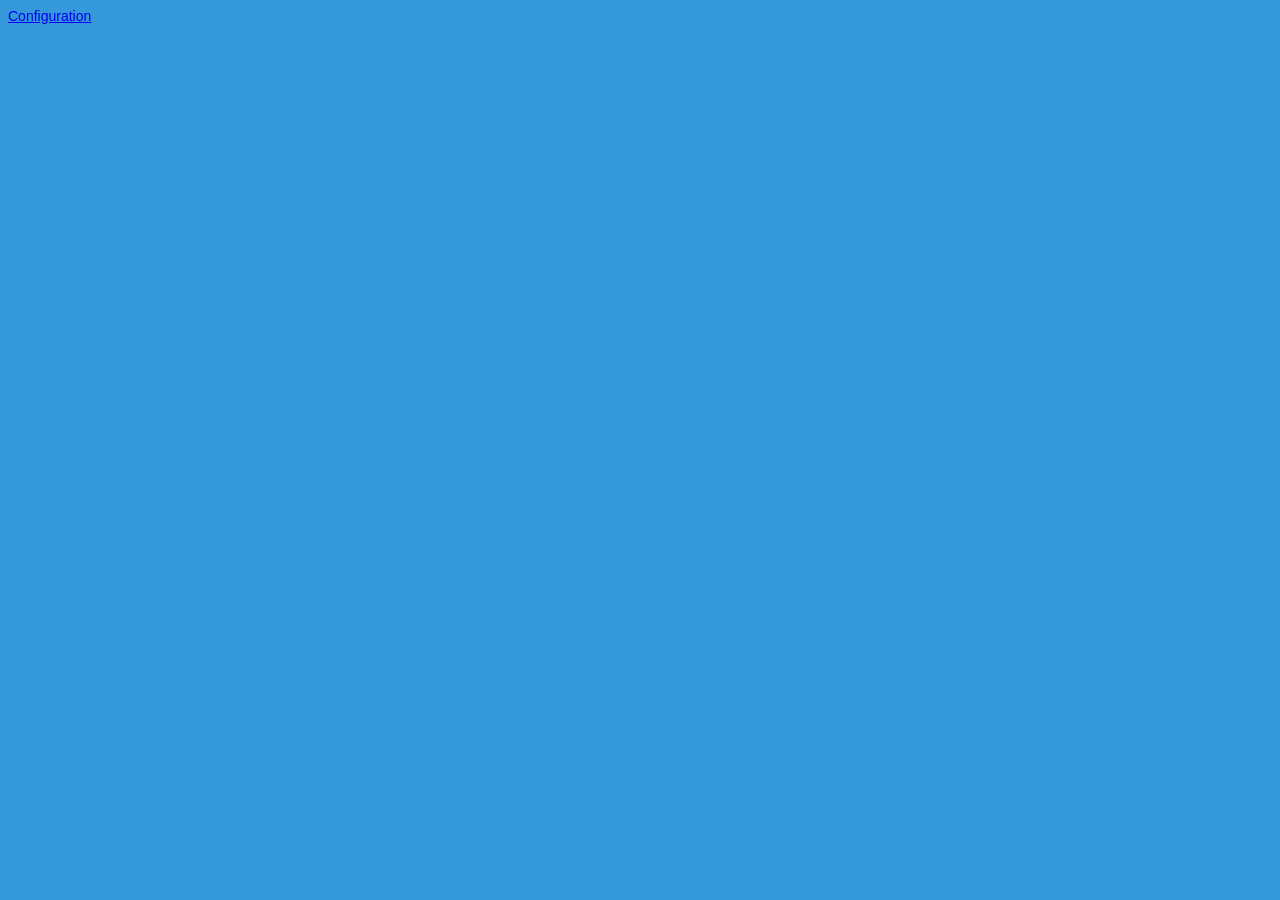
==== software/lib/StirrerWebserver/src/index.html @ 1a2576b9 "working webserver" ====
<html>
    <head>
        <script src='https://ajax.googleapis.com/ajax/libs/jquery/3.2.1/jquery.min.js'></script>
        <link rel="stylesheet" href="style.css">
    </head>
    <body>
        <a href="/config.html">Configuration</a>
    </body>
</html>
---- software/lib/StirrerWebserver/src/style.css ----
#file-input,
input {
	width: 100%;
	height: 44px;
	border-radius: 4px;
	margin: 10px auto;
	font-size: 15px
}

input {
	background: #f1f1f1;
	border: 0;
	padding: 0 15px
}

body {
	background: #3498db;
	font-family: sans-serif;
	font-size: 14px;
	color: #777
}

#file-input {
	padding: 0;
	border: 1px solid #ddd;
	line-height: 44px;
	text-align: left;
	display: block;
	cursor: pointer
}

#bar,
#prgbar {
	background-color: #f1f1f1;
	border-radius: 10px
}

#bar {
	background-color: #3498db;
	width: 0%;
	height: 10px
}

form {
	background: #fff;
	max-width: 258px;
	margin: 75px auto;
	padding: 30px;
	border-radius: 5px;
	text-align: center
}

input:valid:not(.btn) {
  background-color: palegreen;
}

input:invalid:not(.btn) {
  background-color: lightpink;
}

.btn {
	background: #3498db;
	color: #fff;
	cursor: pointer
}
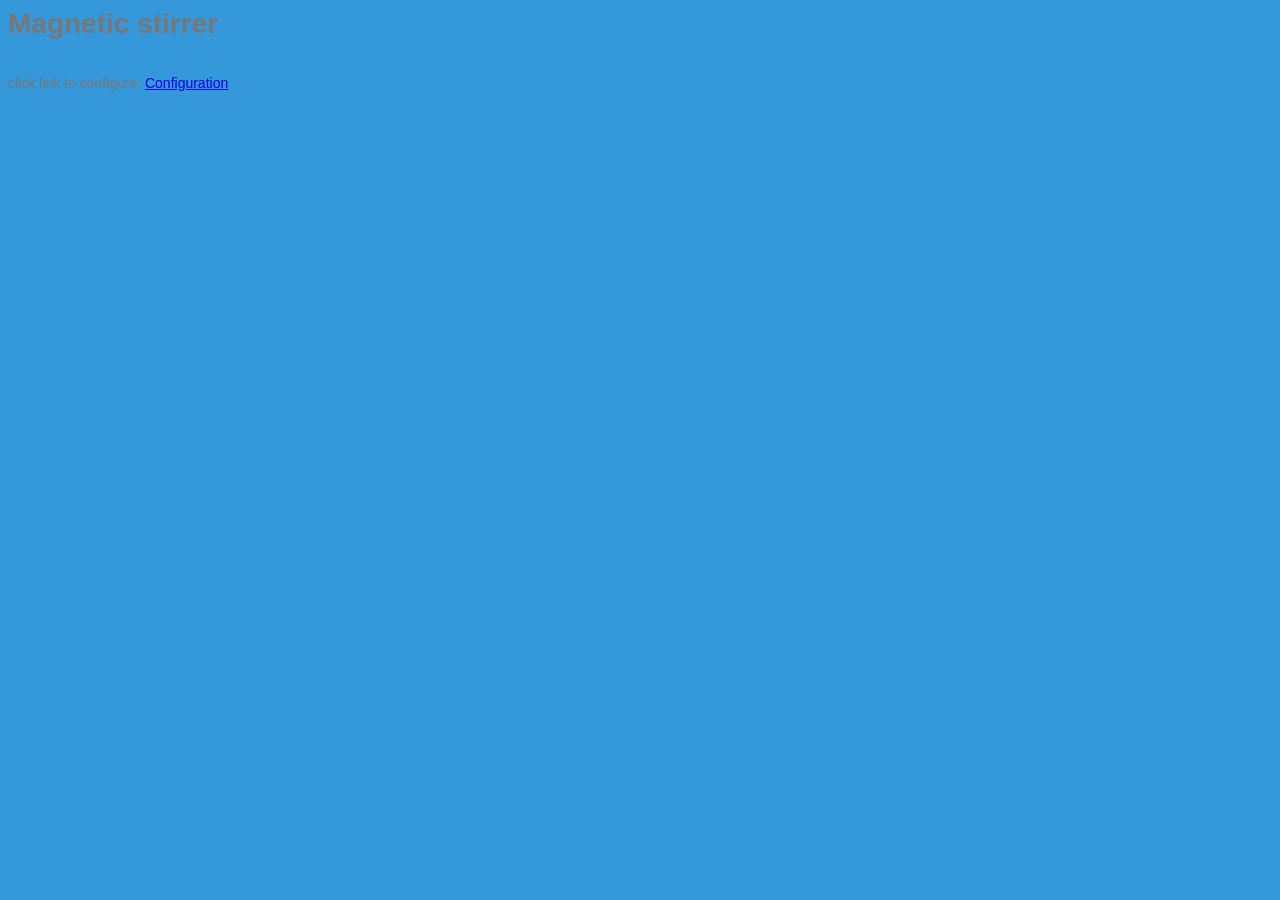
==== commit abbd1881: "working display" ====
--- a/software/lib/StirrerWebserver/src/index.html
+++ b/software/lib/StirrerWebserver/src/index.html
@@ -4,6 +4,7 @@
         <link rel="stylesheet" href="style.css">
     </head>
     <body>
-        <a href="/config.html">Configuration</a>
+        <h1>Magnetic stirrer</h1><br>
+        click link to configure: <a href="/config.html">Configuration</a>
     </body>
 </html>
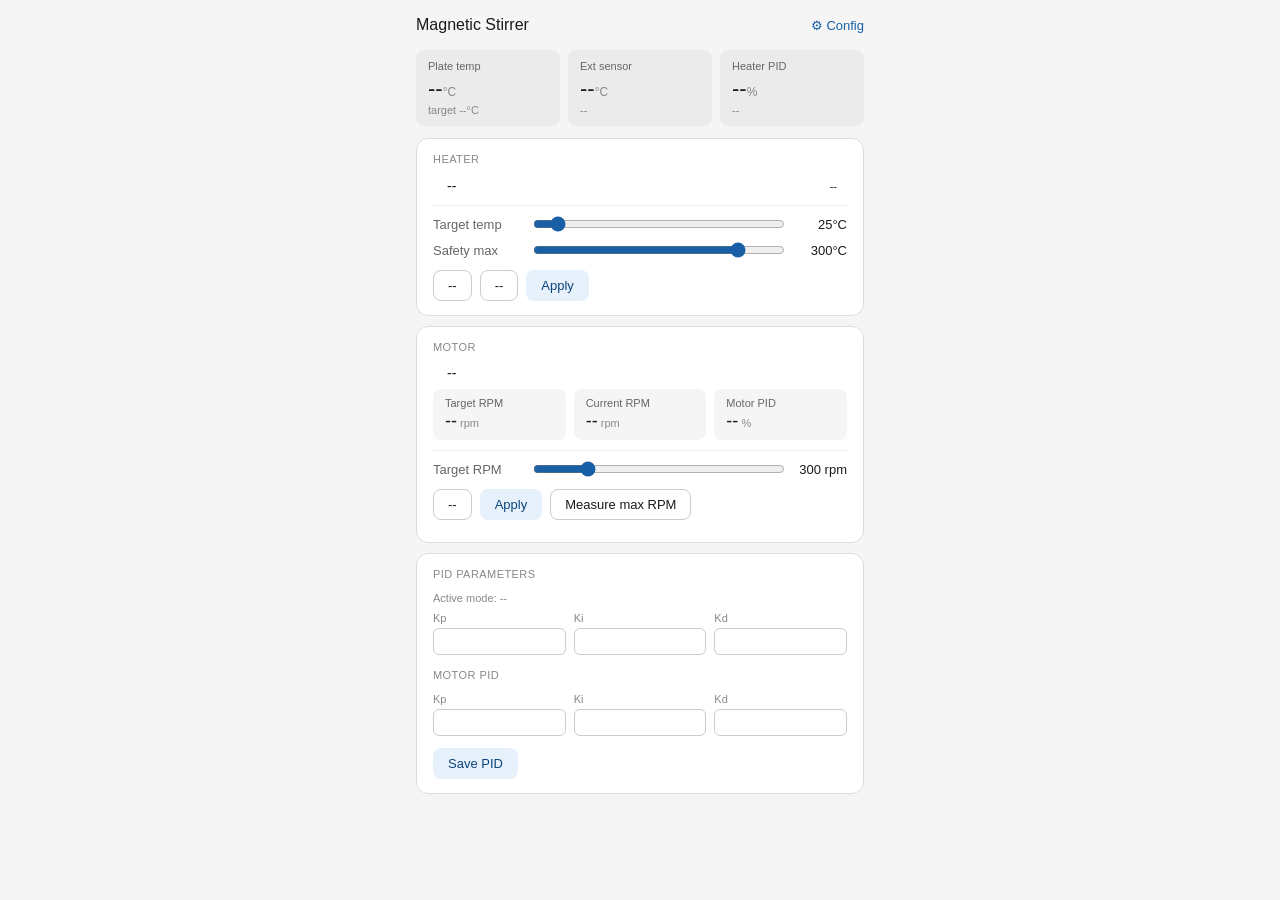
==== commit 42050058: "encoder display temp sensor" ====
--- a/software/lib/StirrerWebserver/src/index.html
+++ b/software/lib/StirrerWebserver/src/index.html
@@ -1,10 +1,280 @@
-<html>
-    <head>
-        <script src='https://ajax.googleapis.com/ajax/libs/jquery/3.2.1/jquery.min.js'></script>
-        <link rel="stylesheet" href="style.css">
-    </head>
-    <body>
-        <h1>Magnetic stirrer</h1><br>
-        click link to configure: <a href="/config.html">Configuration</a>
-    </body>
-</html>+<!DOCTYPE html>
+<html lang="de">
+<head>
+    <meta charset="UTF-8">
+    <meta name="viewport" content="width=device-width, initial-scale=1.0">
+    <title>Magnetic Stirrer</title>
+    <script src="https://ajax.googleapis.com/ajax/libs/jquery/3.2.1/jquery.min.js"></script>
+    <link rel="stylesheet" href="style.css">
+</head>
+<body>
+    <div class="topbar">
+        <h1>Magnetic Stirrer</h1>
+        <a href="/config.html">⚙ Config</a>
+    </div>
+
+    <div class="metrics">
+        <div class="metric">
+            <div class="metric-label">Plate temp</div>
+            <div class="metric-value"><span id="tempPlate">--</span><span class="metric-unit">°C</span></div>
+            <div class="metric-sub">target <span id="targetTempDisplay">--</span>°C</div>
+        </div>
+        <div class="metric">
+            <div class="metric-label">Ext sensor</div>
+            <div class="metric-value"><span id="tempExt">--</span><span class="metric-unit">°C</span></div>
+            <div class="metric-sub" id="extStatus">--</div>
+        </div>
+        <div class="metric">
+            <div class="metric-label">Heater PID</div>
+            <div class="metric-value"><span id="pidOutput">--</span><span class="metric-unit">%</span></div>
+            <div class="metric-sub" id="heaterStatus">--</div>
+        </div>
+    </div>
+
+    <div class="card">
+        <div class="card-title">Heater</div>
+        <div class="status-row">
+            <span><span class="dot" id="heaterDot"></span><span id="heaterLabel">--</span></span>
+            <span class="pill" id="sensorPill">--</span>
+        </div>
+        <hr>
+        <div class="row">
+            <label>Target temp</label>
+            <input type="range" id="targetTemp" min="0" max="350" step="1" value="25"
+                   oninput="$('#targetTempVal').text($(this).val()+'°C');$('#targetTempDisplay').text($(this).val())">
+            <span class="val" id="targetTempVal">25°C</span>
+        </div>
+        <div class="row">
+            <label>Safety max</label>
+            <input type="range" id="tempPlateMax" min="50" max="350" step="5" value="300"
+                   oninput="$('#tempPlateMaxVal').text($(this).val()+'°C')">
+            <span class="val" id="tempPlateMaxVal">300°C</span>
+        </div>
+        <div class="btn-row">
+            <button id="btnHeater" class="btn" onclick="toggleHeater()">--</button>
+            <button id="btnSensor" class="btn" onclick="toggleSensor()">--</button>
+            <button class="btn btn-primary" onclick="applyHeater()">Apply</button>
+        </div>
+    </div>
+
+    <div class="card">
+        <div class="card-title">Motor</div>
+        <div class="status-row">
+            <span><span class="dot" id="motorDot"></span><span id="motorLabel">--</span></span>
+        </div>
+        <div class="rpm-metrics">
+            <div class="rpm-metric">
+                <div class="rpm-label">Target RPM</div>
+                <div class="rpm-value"><span id="targetRpmDisplay">--</span><span class="rpm-unit"> rpm</span></div>
+            </div>
+            <div class="rpm-metric">
+                <div class="rpm-label">Current RPM</div>
+                <div class="rpm-value"><span id="currentRpm">--</span><span class="rpm-unit"> rpm</span></div>
+            </div>
+            <div class="rpm-metric">
+                <div class="rpm-label">Motor PID</div>
+                <div class="rpm-value"><span id="pidMotorOutput">--</span><span class="rpm-unit"> %</span></div>
+            </div>
+        </div>
+        <hr>
+        <div class="row">
+            <label>Target RPM</label>
+            <input type="range" id="targetRpm" min="0" max="1500" step="10" value="300"
+                   oninput="$('#targetRpmVal').text($(this).val()+' rpm');$('#targetRpmDisplay').text($(this).val())">
+            <span class="val" id="targetRpmVal">300 rpm</span>
+        </div>
+        <div class="btn-row">
+            <button id="btnMotor" class="btn" onclick="toggleMotor()">--</button>
+            <button class="btn btn-primary" onclick="applyMotor()">Apply</button>
+            <button class="btn" onclick="calibrateMotor()">Measure max RPM</button>
+        </div>
+        <div id="calibResult" class="calib-result"></div>
+    </div>
+
+    <div class="card">
+        <div class="card-title">PID parameters</div>
+        <div class="pid-mode" id="pidMode">Active mode: --</div>
+        <div class="pid-grid">
+            <div class="pid-item"><label>Kp</label><input type="number" id="pidKp" step="0.1"></div>
+            <div class="pid-item"><label>Ki</label><input type="number" id="pidKi" step="0.1"></div>
+            <div class="pid-item"><label>Kd</label><input type="number" id="pidKd" step="0.1"></div>
+        </div>
+        <div class="card-title" style="margin-top:14px;">Motor PID</div>
+        <div class="pid-grid">
+            <div class="pid-item"><label>Kp</label><input type="number" id="pidMotorKp" step="0.1"></div>
+            <div class="pid-item"><label>Ki</label><input type="number" id="pidMotorKi" step="0.1"></div>
+            <div class="pid-item"><label>Kd</label><input type="number" id="pidMotorKd" step="0.01"></div>
+        </div>
+        <div class="btn-row">
+            <button class="btn btn-primary" onclick="applyPid()">Save PID</button>
+        </div>
+    </div>
+
+    <script>
+        var state = {};
+
+        // ── Toggle ───────────────────────────────────────────
+        function toggleHeater() {
+            state.heaterEnabled = !state.heaterEnabled;
+            updateHeaterUI();
+        }
+        function toggleSensor() {
+            state.useExtSensor = !state.useExtSensor;
+            updateSensorUI();
+        }
+        function toggleMotor() {
+            state.motorEnabled = !state.motorEnabled;
+            updateMotorUI();
+        }
+
+        // ── Apply ────────────────────────────────────────────
+        function applyHeater() {
+            postControl({
+                targetTemp:    parseFloat($('#targetTemp').val()),
+                tempPlateMax:  parseFloat($('#tempPlateMax').val()),
+                heaterEnabled: state.heaterEnabled,
+                useExtSensor:  state.useExtSensor
+            });
+        }
+        function applyMotor() {
+            postControl({
+                targetRpm:    parseFloat($('#targetRpm').val()),
+                motorEnabled: state.motorEnabled
+            });
+        }
+        function applyPid() {
+            var pidKey = state.useExtSensor ? 'pidExt' : 'pidPlate';
+            var payload = {};
+            payload[pidKey] = {
+                kp: parseFloat($('#pidKp').val()),
+                ki: parseFloat($('#pidKi').val()),
+                kd: parseFloat($('#pidKd').val())
+            };
+            payload.pidMotor = {
+                kp: parseFloat($('#pidMotorKp').val()),
+                ki: parseFloat($('#pidMotorKi').val()),
+                kd: parseFloat($('#pidMotorKd').val())
+            };
+            postControl(payload);
+        }
+
+        function postControl(data) {
+            $.ajax({
+                url: '/api/control.json',
+                method: 'POST',
+                contentType: 'application/json',
+                data: JSON.stringify(data),
+                success: function() { loadStatus(); },
+                error: function(xhr) { console.error('POST failed', xhr.status); }
+            });
+        }
+
+        // ── Kalibrierung ─────────────────────────────────────
+        function calibrateMotor() {
+            $('#calibResult').text('Measuring... full speed for 3s');
+            postControl({ motorEnabled: true, targetRpm: 9999 });
+            setTimeout(function() {
+                $.ajax({
+                    url: '/api/status.json',
+                    method: 'GET',
+                    success: function(r) {
+                        var maxRpm = Math.round(r.currentRpm);
+                        $('#calibResult').text('Max RPM: ' + maxRpm + ' – saved');
+                        postControl({ maxRpm: maxRpm });
+                        $('#targetRpm').attr('max', maxRpm);
+                    }
+                });
+            }, 3000);
+        }
+
+        // ── Status polling ───────────────────────────────────
+        function loadStatus() {
+            $.ajax({
+                url: '/api/status.json',
+                method: 'GET',
+                success: function(r) {
+                    state = r;
+
+                    // Metric cards
+                    $('#tempPlate').text(parseFloat(r.tempPlate).toFixed(1));
+                    $('#targetTempDisplay').text(parseFloat(r.targetTemp).toFixed(1));
+                    $('#pidOutput').text(Math.round(r.pidOutput));
+
+                    if (r.extConnected) {
+                        $('#tempExt').text(parseFloat(r.tempExt).toFixed(1));
+                        $('#extStatus').text('connected').css('color','#639922');
+                    } else {
+                        $('#tempExt').text('--');
+                        $('#extStatus').text('not connected').css('color','#E24B4A');
+                    }
+
+                    // Sliders
+                    $('#targetTemp').val(r.targetTemp);
+                    $('#targetTempVal').text(parseFloat(r.targetTemp).toFixed(1) + '°C');
+                    $('#tempPlateMax').val(r.tempPlateMax);
+                    $('#tempPlateMaxVal').text(parseFloat(r.tempPlateMax).toFixed(1) + '°C');
+                    $('#targetRpm').val(r.targetRpm).attr('max', r.maxRpm);
+                    $('#targetRpmVal').text(Math.round(r.targetRpm) + ' rpm');
+
+                    // RPM metrics
+                    $('#targetRpmDisplay').text(Math.round(r.targetRpm));
+                    $('#currentRpm').text(Math.round(r.currentRpm));
+                    $('#pidMotorOutput').text(Math.round(r.pidMotorOutput));
+
+                    // PID Felder
+                    var pid = r.useExtSensor ? r.pidExt : r.pidPlate;
+                    $('#pidKp').val(pid.kp);
+                    $('#pidKi').val(pid.ki);
+                    $('#pidKd').val(pid.kd);
+                    $('#pidMotorKp').val(r.pidMotor.kp);
+                    $('#pidMotorKi').val(r.pidMotor.ki);
+                    $('#pidMotorKd').val(r.pidMotor.kd);
+
+                    updateHeaterUI();
+                    updateSensorUI();
+                    updateMotorUI();
+                },
+                error: function(xhr) { console.error('GET failed', xhr.status); }
+            });
+        }
+
+        // ── UI Update ────────────────────────────────────────
+        function updateHeaterUI() {
+            var on = state.heaterEnabled;
+            $('#heaterDot').attr('class', 'dot ' + (on ? 'dot-on' : 'dot-off'));
+            $('#heaterLabel').text('Heater ' + (on ? 'on' : 'off'))
+                             .css('color', on ? '#3B6D11' : '#A32D2D');
+            $('#heaterStatus').text(on ? 'heating' : 'off')
+                              .css('color', on ? '#639922' : '#E24B4A');
+            $('#btnHeater').text(on ? 'Turn off' : 'Turn on')
+                           .attr('class', 'btn ' + (on ? 'btn-off' : 'btn-on'));
+        }
+        function updateSensorUI() {
+            var ext = state.useExtSensor;
+            $('#sensorPill').text(ext ? 'EXT sensor' : 'PLATE')
+                            .attr('class', 'pill ' + (ext ? 'pill-ext' : 'pill-plate'));
+            $('#btnSensor').text(ext ? 'Switch to plate' : 'Switch to EXT')
+                           .attr('class', 'btn ' + (ext ? 'btn-off' : 'btn-on'));
+            $('#pidMode').text('Active mode: ' + (ext ? 'EXT sensor' : 'Plate'));
+            var pid = ext ? state.pidExt : state.pidPlate;
+            if (pid) {
+                $('#pidKp').val(pid.kp);
+                $('#pidKi').val(pid.ki);
+                $('#pidKd').val(pid.kd);
+            }
+        }
+        function updateMotorUI() {
+            var on = state.motorEnabled;
+            $('#motorDot').attr('class', 'dot ' + (on ? 'dot-on' : 'dot-off'));
+            $('#motorLabel').text('Motor ' + (on ? 'on' : 'off'))
+                            .css('color', on ? '#3B6D11' : '#A32D2D');
+            $('#btnMotor').text(on ? 'Turn off' : 'Turn on')
+                          .attr('class', 'btn ' + (on ? 'btn-off' : 'btn-on'));
+        }
+
+        // Status alle 2 Sekunden pollen
+        loadStatus();
+        setInterval(loadStatus, 2000);
+    </script>
+</body>
+</html>
--- a/software/lib/StirrerWebserver/src/style.css
+++ b/software/lib/StirrerWebserver/src/style.css
@@ -1,65 +1,130 @@
-#file-input,
-input {
-	width: 100%;
-	height: 44px;
-	border-radius: 4px;
-	margin: 10px auto;
-	font-size: 15px
+* { box-sizing: border-box; margin: 0; padding: 0; }
+
+body {
+    font-family: sans-serif;
+    font-size: 14px;
+    background: #f5f5f5;
+    color: #1a1a1a;
+    padding: 16px;
+    max-width: 480px;
+    margin: 0 auto;
 }
 
-input {
-	background: #f1f1f1;
-	border: 0;
-	padding: 0 15px
+.topbar {
+    display: flex;
+    justify-content: space-between;
+    align-items: center;
+    margin-bottom: 16px;
+}
+.topbar h1 { font-size: 16px; font-weight: 500; }
+.topbar a  { font-size: 13px; color: #185FA5; text-decoration: none; }
+
+.metrics {
+    display: grid;
+    grid-template-columns: repeat(3, 1fr);
+    gap: 8px;
+    margin-bottom: 12px;
+}
+.metric        { background: #ebebeb; border-radius: 8px; padding: 10px 12px; }
+.metric-label  { font-size: 11px; color: #666; margin-bottom: 4px; }
+.metric-value  { font-size: 22px; font-weight: 500; }
+.metric-unit   { font-size: 12px; color: #888; }
+.metric-sub    { font-size: 11px; color: #888; margin-top: 2px; }
+
+.card {
+    background: #fff;
+    border: 0.5px solid #ddd;
+    border-radius: 12px;
+    padding: 14px 16px;
+    margin-bottom: 10px;
+}
+.card-title {
+    font-size: 11px;
+    font-weight: 500;
+    color: #888;
+    text-transform: uppercase;
+    letter-spacing: 0.04em;
+    margin-bottom: 12px;
+}
+.optional { font-weight: 400; text-transform: none; letter-spacing: 0; }
+
+hr { border: none; border-top: 0.5px solid #eee; margin: 10px 0; }
+
+.status-row {
+    display: flex;
+    justify-content: space-between;
+    align-items: center;
+    margin-bottom: 8px;
+}
+.dot         { width: 8px; height: 8px; border-radius: 50%; display: inline-block; margin-right: 6px; }
+.dot-on      { background: #639922; }
+.dot-off     { background: #E24B4A; }
+
+.pill        { font-size: 11px; padding: 3px 10px; border-radius: 20px; font-weight: 500; }
+.pill-ext    { background: #E6F1FB; color: #0C447C; }
+.pill-plate  { background: #FAEEDA; color: #633806; }
+
+.row         { display: flex; align-items: center; gap: 10px; margin-bottom: 10px; }
+.row label   { font-size: 13px; color: #666; min-width: 90px; }
+.row input[type=range] { flex: 1; accent-color: #185FA5; }
+.val         { font-size: 13px; font-weight: 500; min-width: 52px; text-align: right; }
+
+.rpm-metrics { display: grid; grid-template-columns: repeat(3, 1fr); gap: 8px; margin-bottom: 10px; }
+.rpm-metric  { background: #f5f5f5; border-radius: 8px; padding: 8px 12px; }
+.rpm-label   { font-size: 11px; color: #666; margin-bottom: 2px; }
+.rpm-value   { font-size: 18px; font-weight: 500; }
+.rpm-unit    { font-size: 11px; color: #888; }
+
+.pid-mode    { font-size: 11px; color: #888; margin-bottom: 8px; }
+.pid-grid    { display: grid; grid-template-columns: repeat(3, 1fr); gap: 8px; }
+.pid-item label {
+    font-size: 11px; color: #888;
+    display: block; margin-bottom: 4px;
+}
+.pid-item input {
+    width: 100%;
+    border: 0.5px solid #ccc;
+    border-radius: 6px;
+    padding: 5px 8px;
+    font-size: 13px;
+    background: #fff;
+    color: #1a1a1a;
 }
 
-body {
-	background: #3498db;
-	font-family: sans-serif;
-	font-size: 14px;
-	color: #777
+.form-row { margin-bottom: 12px; }
+.form-row label {
+    display: block;
+    font-size: 12px;
+    color: #888;
+    margin-bottom: 4px;
+}
+.form-row input {
+    width: 100%;
+    border: 0.5px solid #ccc;
+    border-radius: 6px;
+    padding: 7px 10px;
+    font-size: 14px;
+    background: #fff;
+    color: #1a1a1a;
 }
 
-#file-input {
-	padding: 0;
-	border: 1px solid #ddd;
-	line-height: 44px;
-	text-align: left;
-	display: block;
-	cursor: pointer
+.btn-row { display: flex; gap: 8px; margin-top: 12px; }
+.btn {
+    border: 0.5px solid #ccc;
+    background: transparent;
+    border-radius: 8px;
+    padding: 7px 14px;
+    font-size: 13px;
+    cursor: pointer;
+    color: #1a1a1a;
+    text-decoration: none;
+    display: inline-block;
 }
+.btn:active   { transform: scale(0.98); }
+.btn-primary  { background: #E6F1FB; color: #0C447C; border-color: transparent; }
+.btn-on       { background: #EAF3DE; color: #27500A; border-color: transparent; }
+.btn-off      { background: #FCEBEB; color: #791F1F; border-color: transparent; }
 
-#bar,
-#prgbar {
-	background-color: #f1f1f1;
-	border-radius: 10px
-}
+input[type=submit].btn-primary { border: none; }
 
-#bar {
-	background-color: #3498db;
-	width: 0%;
-	height: 10px
-}
-
-form {
-	background: #fff;
-	max-width: 258px;
-	margin: 75px auto;
-	padding: 30px;
-	border-radius: 5px;
-	text-align: center
-}
-
-input:valid:not(.btn) {
-  background-color: palegreen;
-}
-
-input:invalid:not(.btn) {
-  background-color: lightpink;
-}
-
-.btn {
-	background: #3498db;
-	color: #fff;
-	cursor: pointer
-}+.calib-result { font-size: 12px; color: #888; margin-top: 8px; }
